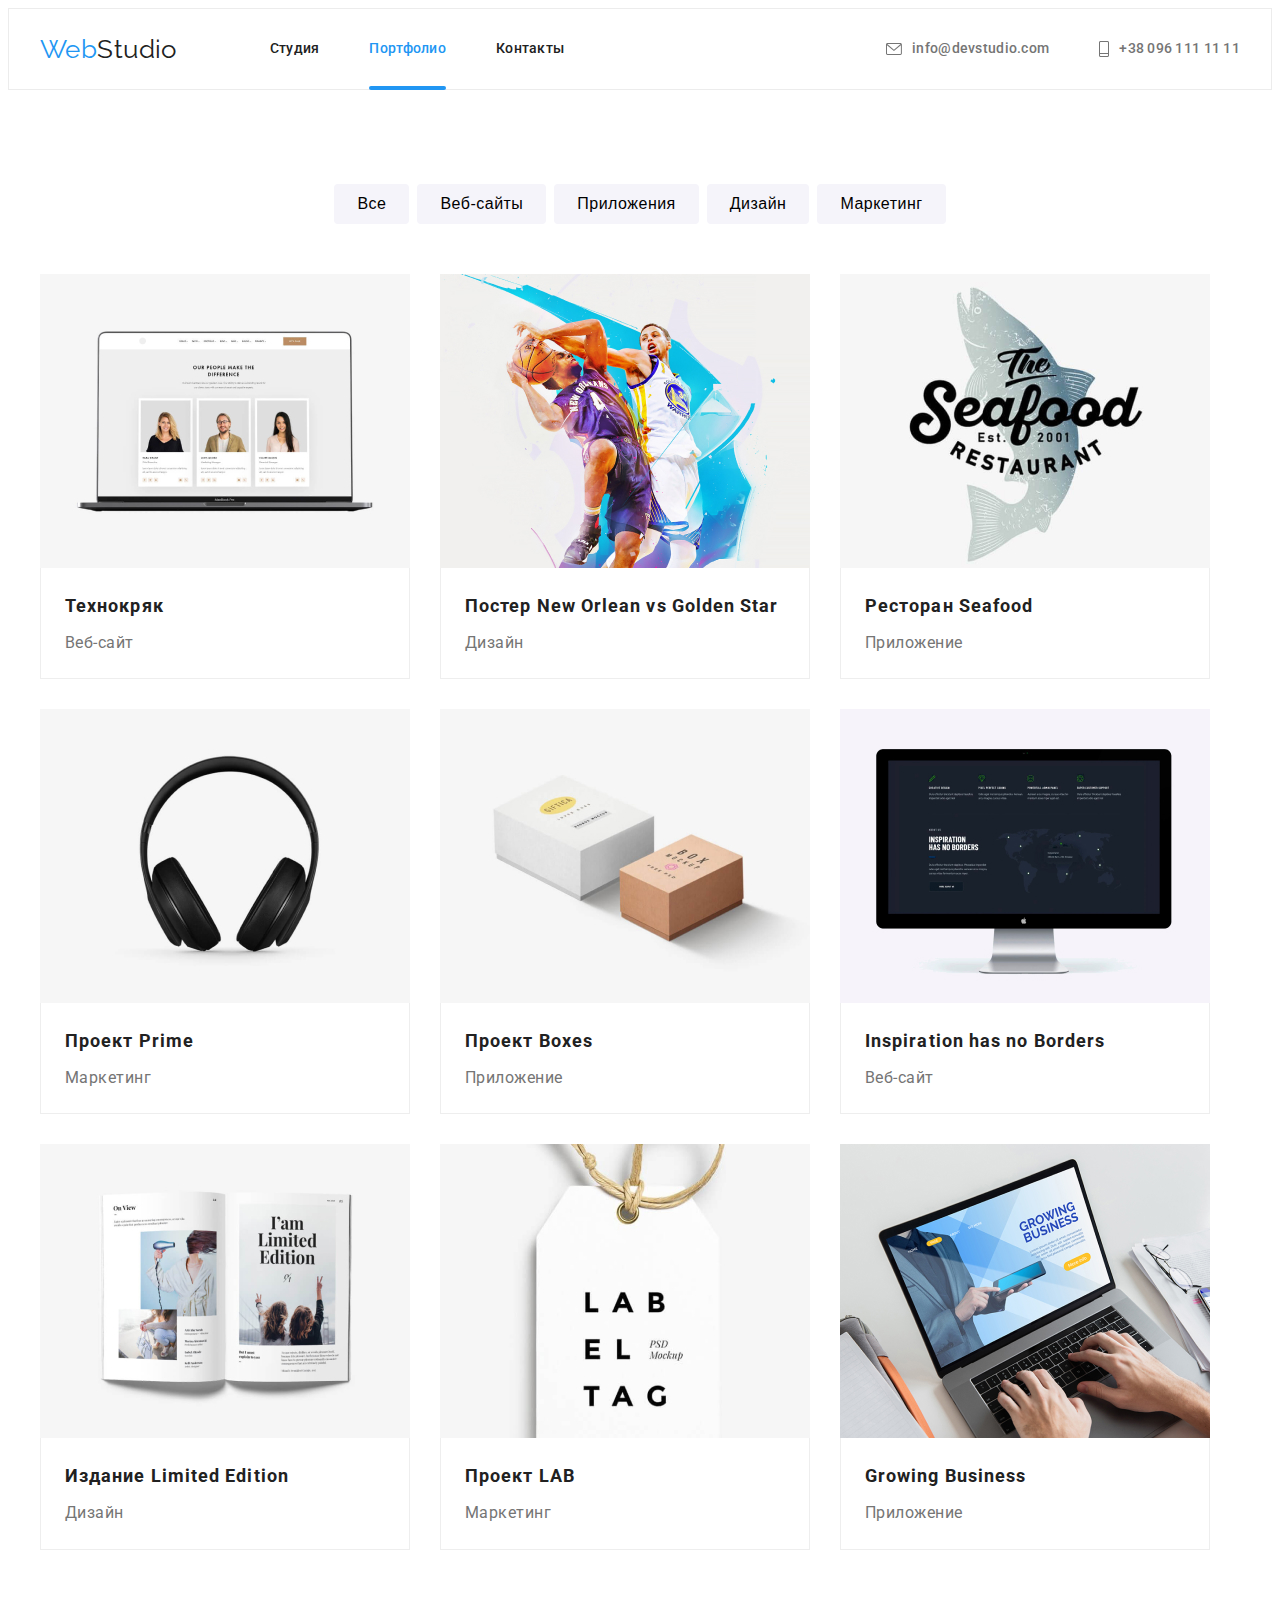
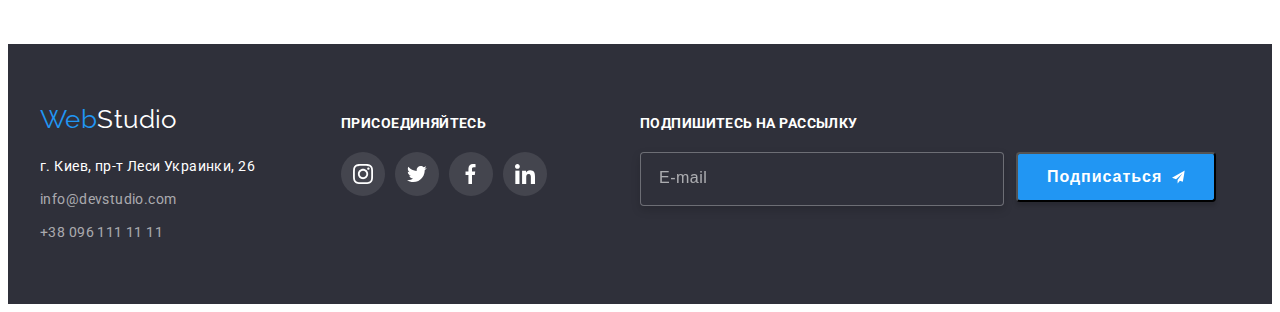
==== portfolio.html @ cdb06c86 "add 7HW" ====
<!DOCTYPE html>
<html lang="ru">

<head>
    <meta charset="UTF-8" />
    <meta name="viewport" content="width=device-width, initial-scale=1.0" />
    <title>Studio</title>
    <link rel="stylesheet" href="https://cdnjs.cloudflare.com/ajax/libs/modern-normalize/1.1.0/modern-normalize.min.css"
        integrity="sha512-wpPYUAdjBVSE4KJnH1VR1HeZfpl1ub8YT/NKx4PuQ5NmX2tKuGu6U/JRp5y+Y8XG2tV+wKQpNHVUX03MfMFn9Q=="
        crossorigin="anonymous" referrerpolicy="no-referrer" />
    <link href="https://fonts.googleapis.com/css2?family=Raleway:wght@700&family=Roboto:wght@400;500;700;900&display=swap"
        rel="stylesheet">
            <link rel="stylesheet" href="./css/style.css" />
</head>

<body>
    <!-- Шапка сайта -->
    <header>
        <div class="container nav">
            <nav class="main-nav">
                <a href="./index.html" class="logo"><span class="logo-web">Web</span>Studio</a>
                <ul class="site-nav">
                    <li class="site-nav-item"><a href="./index.html" class="site-nav-link">Студия</a></li>
                    <li class="site-nav-item"><a href="./portfolio.html" class="site-nav-link current">Портфолио</a></li>
                    <li class="site-nav-item"><a href="" class="site-nav-link">Контакты</a></li>
                </ul>
            </nav>
            <ul class="contacts-nav">
                <li class="contacts-nav-item"><a href="mailto:info@devstudio.com" class="contacts-nav-link">
                        <svg class="icon-mail" width="16" height="12">
                            <use href="./img/symbol-defs.svg#icon-mail"></use>
                        </svg>info@devstudio.com</a></li>
                <li class="contacts-nav-item"><a href="tel:+380961111111" class="contacts-nav-link">
                        <svg class="icon-tel" width="10" height="16">
                            <use href="./img/symbol-defs.svg#icon-tel"></use>
                        </svg>+38 096 111 11 11</a></li>
            </ul>
        </div>
    </header>
    <main>
        <!-- Услуги -->
        <section class="section">
            <div class="container">
                <h1 class="visually-hidden">Услуги</h1>
                <ul class="services">
                    <li class="services-item"><button type="button" class="button-services">Все</button></li>
                    <li class="services-item"><button type="button" class="button-services">Веб-сайты</button></li>
                    <li class="services-item"><button type="button" class="button-services">Приложения</button></li>
                    <li class="services-item"><button type="button" class="button-services">Дизайн</button></li>
                    <li class="services-item"><button type="button" class="button-services">Маркетинг</button></li>
                </ul>
                <!-- Проэкты -->
                <ul class="projects">
                    <li class="projects-item">
                        <a href="" class="projects-link">
                            <div class="project-overlay">
                                <img src="./img/Tehno.jpg" alt="Технокряк" width="370" />
                                <div class="projects-actions">
                                    <p class="text-actions">Технокряк это современная площадка распространения коронавируса. Компании используют эту
                                        платформу для цифрового
                                        шпионажа и атак на защищённые сервера конкурентов.</p>
                                </div>
                            </div>
                            <div class="projects-title">
                                <h2 class="projects-name">Технокряк</h2>
                                <p class="projects-service">Веб-сайт</p>
                            </div>
                        </a>
                    </li>
                    <li class="projects-item">
                        <a href="" class="projects-link">
                            <div class="project-overlay">
                                <img src="./img/New-Orlean.jpg" alt="Постер New Orlean vs Golden Star" width="370" />
                                <div class="projects-actions">
                                    <p class="text-actions">Технокряк это современная площадка распространения коронавируса. Компании используют эту
                                        платформу для цифрового
                                        шпионажа и атак на защищённые сервера конкурентов.</p>
                                </div>
                            </div>
                            <div class="projects-title">
                                <h2 class="projects-name">Постер New Orlean vs Golden Star</h2>
                                <p class="projects-service">Дизайн</p>
                            </div>
                        </a>
                    </li>
                    <li class="projects-item">
                        <a href="" class="projects-link">
                            <div class="project-overlay">
                                <img src="./img/Seafood.jpg" alt="Ресторан Seafood" width="370" />
                                <div class="projects-actions">
                                    <p class="text-actions">Технокряк это современная площадка распространения коронавируса. Компании используют эту
                                        платформу для цифрового
                                        шпионажа и атак на защищённые сервера конкурентов.</p>
                                </div>
                            </div>
                            <div class="projects-title">
                                <h2 class="projects-name">Ресторан Seafood</h2>
                                <p class="projects-service">Приложение</p>
                            </div>
                        </a>
                    </li>
                    <li class="projects-item">
                        <a href="" class="projects-link">
                            <div class="project-overlay">
                                <img src="./img/Prime.jpg" alt="Проект Prime" width="370" />
                                <div class="projects-actions">
                                    <p class="text-actions">Технокряк это современная площадка распространения коронавируса. Компании используют эту
                                        платформу для цифрового
                                        шпионажа и атак на защищённые сервера конкурентов.</p>
                                </div>
                            </div>
                            <div class="projects-title">
                                <h2 class="projects-name">Проект Prime</h2>
                                <p class="projects-service">Маркетинг</p>
                            </div>
                        </a>
                    </li>
                    <li class="projects-item">
                        <a href="" class="projects-link">
                            <div class="project-overlay">
                                <img src="./img/Boxes.jpg" alt="Проект Boxes" width="370" />
                                <div class="projects-actions">
                                    <p class="text-actions">Технокряк это современная площадка распространения коронавируса. Компании используют эту
                                        платформу для цифрового
                                        шпионажа и атак на защищённые сервера конкурентов.</p>
                                </div>
                            </div>
                            <div class="projects-title">
                                <h2 class="projects-name">Проект Boxes</h2>
                                <p class="projects-service">Приложение</p>
                            </div>
                        </a>
                    </li>
                    <li class="projects-item">
                        <a href="" class="projects-link">
                            <div class="project-overlay">
                                <img src="./img/no-Borders.jpg" alt="Inspiration has no Borders" width="370" />
                                <div class="projects-actions">
                                    <p class="text-actions">Технокряк это современная площадка распространения коронавируса. Компании используют эту
                                        платформу для цифрового
                                        шпионажа и атак на защищённые сервера конкурентов.</p>
                                </div>
                            </div>
                            <div class="projects-title">
                                <h2 class="projects-name">Inspiration has no Borders</h2>
                                <p class="projects-service">Веб-сайт</p>
                            </div>
                        </a>
                    </li>
                    <li class="projects-item">
                        <a href="" class="projects-link">
                            <div class="project-overlay">
                                <img src="./img/Limited-Edition.jpg" alt="Издание Limited Edition" width="370" />
                                <div class="projects-actions">
                                    <p class="text-actions">Технокряк это современная площадка распространения коронавируса. Компании используют эту
                                        платформу для цифрового
                                        шпионажа и атак на защищённые сервера конкурентов.</p>
                                </div>
                            </div>
                            <div class="projects-title">
                                <h2 class="projects-name">Издание Limited Edition</h2>
                                <p class="projects-service">Дизайн</p>
                            </div>
                        </a>
                    </li>
                    <li class="projects-item">
                        <a href="" class="projects-link">
                            <div class="project-overlay">
                                <img src="./img/LAB.jpg" alt="Проект LAB" width="370" />
                                <div class="projects-actions">
                                    <p class="text-actions">Технокряк это современная площадка распространения коронавируса. Компании используют эту
                                        платформу для цифрового
                                        шпионажа и атак на защищённые сервера конкурентов.</p>
                                </div>
                            </div>
                            <div class="projects-title">
                                <h2 class="projects-name">Проект LAB</h2>
                                <p class="projects-service">Маркетинг</p>
                            </div>
                        </a>
                    </li>
                    <li class="projects-item">
                        <a href="" class="projects-link">
                            <div class="project-overlay">
                                <img src="./img/GrowingBusiness.jpg" alt="Growing Business" width="370" />
                                <div class="projects-actions">
                                    <p class="text-actions">Технокряк это современная площадка распространения коронавируса. Компании используют эту
                                        платформу для цифрового
                                        шпионажа и атак на защищённые сервера конкурентов.</p>
                                </div>
                            </div>
                            <div class="projects-title">
                                <h2 class="projects-name">Growing Business</h2>
                                <p class="projects-service">Приложение</p>
                            </div>
                        </a>
                    </li>
                </ul>
            </div>
        </section>
    </main>
    <!-- Футер -->
    <footer>
        <div class="container container-footer">
            <div class="address">
                <a href="./index.html" class="logo-footer"><span class="logo-web">Web</span>Studio</a>
                <address>
                    <ul>
                        <li class="item-address"><a href="https://goo.gl/maps/Y731SHwb4K6uivzs8" target="_blank"
                                rel="noreferrer noopener" class="list-address">г. Киев, пр-т Леси Украинки, 26</a></li>
                        <li class="item-link"><a href="mailto:info@devstudio.com" class="footer-link">info@devstudio.com</a>
                        </li>
                        <li class="item-link"><a href="tel:+380961111111" class="footer-link">+38 096 111 11 11</a></li>
                    </ul>
                </address>
            </div>
            <div>
                <h3 class="add-title">Присоединяйтесь</h3>
                <ul class="icons-footer">
                    <li class="icons-add">
                        <a href="" class="add-link"><svg class="add-svg" width="20" height="20">
                                <use href="./img/symbol-defs.svg#icon-instagram"></use>
                            </svg></a>
                    </li>
                    <li class="icons-add">
                        <a href="" class="add-link"><svg class="add-svg" width="20" height="20">
                                <use href="./img/symbol-defs.svg#icon-twitter"></use>
                            </svg></a>
                    </li>
                    <li class="icons-add">
                        <a href="" class="add-link"><svg class="add-svg" width="20" height="20">
                                <use href="./img/symbol-defs.svg#icon-facebook"></use>
                            </svg></a>
                    </li>
                    <li class="icons-add">
                        <a href="" class="add-link"><svg class="add-svg" width="20" height="20">
                                <use href="./img/symbol-defs.svg#icon-linkedin"></use>
                            </svg></a>
                    </li>
                </ul>
            </div>
            <div class="send">
                <h3 class="add-title">Подпишитесь на рассылку</h3>
                <form class="form-email">
                    <label>
                        <input class="email" type="email" name="email" placeholder="E-mail" />
                    </label>
                    <button type="submit" class="button-mailing">Подписаться <svg class="send-svg" width="24" height="24">
                            <use href="./img/symbol-defs.svg#icon-send"></use>
                        </svg></button>
                </form>
            </div>
        </div>
    </footer>

</body>

</html>
---- css/style.css ----
:root {
  --primery-text-color: #757575;
  --title-text-color: #212121;
  --acent-color: #2196f3;
  --primary-white-color: #ffffff;
  --secondary-text-color: #2f303a;
  --color-footer-link: rgba(255, 255, 255, 0.6);
  --secondary-bgc: #f5f4fa;
}
body {
  color: var(--primery-text-color);
  background: var(--primary-white-color);
  font-family: Roboto, sans-serif;
  letter-spacing: 0.03em;
  font-size: 14px;
  line-height: 1.71;
}

.container {
  width: 1200px;
  padding-left: 15px;
  padding-right: 15px;
  margin-right: auto;
  margin-left: auto;
}

ul {
  list-style: none;
  padding: 0;
  margin: 0;
}
p {
  margin: 0;
}
a {
  text-decoration: none;
}
.visually-hidden {
  position: absolute;
  white-space: nowrap;
  width: 1px;
  height: 1px;
  overflow: hidden;
  border: 0;
  padding: 0;
  clip: rect(0 0 0 0);
  clip-path: inset(50%);
  margin: -1px;
}

/********NAV*********/
header {
  border: 1px solid #ececec;
}
.nav {
  display: flex;
  align-items: center;
}
.main-nav {
  display: flex;
  align-items: center;
}
.site-nav {
  display: flex;
  align-items: center;
  margin-left: 93px;
}
.contacts-nav-item:not(:last-child),
.site-nav-item:not(:last-child) {
  margin-right: 50px;
}

.site-nav-link {
  display: block;
  padding-top: 32px;
  padding-bottom: 32px;
  color: var(--title-text-color);
  font-weight: 500;
  line-height: 1.14;
  letter-spacing: 0.02em;
  text-decoration: none;

  transition-property: color;
  transition-duration: 250ms;
  transition-timing-function: cubic-bezier(0.4, 0, 0.2, 1);
}
.site-nav-link.current {
  color: var(--acent-color);
  position: relative;
}
.site-nav-link.current::after {
  content: "";
  position: absolute;
  left: 0;
  bottom: -1px;
  display: block;
  width: 100%;
  height: 4px;
  background: var(--acent-color);
  border-radius: 2px;
}

.contacts-nav {
  display: flex;
  margin-left: auto;
}
.contacts-nav-link {
  display: flex;
  align-items: center;
  color: var(--primery-text-color);
  font-weight: 500;
  line-height: 1.14;
  letter-spacing: 0.02em;
  text-decoration: none;

  transition-property: color;
  transition-duration: 250ms;
  transition-timing-function: cubic-bezier(0.4, 0, 0.2, 1);
}
.icon-tel,
.icon-mail {
  margin-right: 10px;
  fill: currentcolor;
}

.site-nav-link:hover,
.site-nav-link:focus,
.contacts-nav-link:hover,
.contacts-nav-link:focus,
.list-address:hover,
.list-address:focus,
.footer-link:hover,
.footer-link:focus {
  color: var(--acent-color);
}

/*logo*/

.logo {
  color: var(--title-text-color);
  font-family: Raleway, sans-serif;
  font-size: 26px;
  line-height: 1.19;
  text-decoration: none;
}
.logo-footer {
  color: var(--primary-white-color);
  font-family: Raleway, sans-serif;
  font-size: 26px;
  line-height: 1.19;
  text-decoration: none;
}
.logo-web {
  color: var(--acent-color);
}
/*********Hero*******/
.hero {
  background-color: var(--secondary-text-color);
  text-align: center;
  padding: 200px 0;

  max-width: 1600px;
  height: 600px;
  margin-left: auto;
  margin-right: auto;
  background-image: linear-gradient(
      to right,
      rgba(47, 48, 58, 0.4),
      rgba(47, 48, 58, 0.4)
    ),
    url("../img/Img\(7\).jpg");
  background-repeat: no-repeat;
  background-position: center;
  background-size: cover;
}
.hero-title {
  color: var(--primary-white-color);
  font-weight: 900;
  font-size: 44px;
  line-height: 1.36;
  text-align: center;
  letter-spacing: 0.06em;
  text-transform: uppercase;

  width: 696px;
  margin: 0 auto 30px;
}
.backdrop {
  opacity: 1;
  position: fixed;
  top: 0;
  left: 0;
  width: 100%;
  height: 100%;
  background: rgba(0, 0, 0, 0.2);
  z-index: 5;
  transition: opacity 250ms cubic-bezier(0.4, 0, 0.2, 1);
}
.backdrop.is-hidden {
  opacity: 0;
  pointer-events: none;
}
.modal {
  position: absolute;
  top: 50%;
  left: 50%;
  transform: translate(-50%, -50%);

  width: 528px;
  height: 581px;
  background: #ffffff;
  box-shadow: 0px 1px 3px rgba(0, 0, 0, 0.12), 0px 1px 1px rgba(0, 0, 0, 0.14),
    0px 2px 1px rgba(0, 0, 0, 0.2);
  border-radius: 4px;
  transition: transform 250ms cubic-bezier(0.4, 0, 0.2, 1);
}
.form {
  padding: 40px;
}
.form-field {
  position: relative;
  display: flex;
  flex-direction: column;
  margin-bottom: 10px;
  color: var(--title-text-color);
}
.form-input {
  height: 40px;
  border: 1px solid rgba(33, 33, 33, 0.2);
  border-radius: 4px;
  cursor: pointer;
  outline: none;
  padding-right: 10px;
  padding-left: 42px;

  transition-property: color;
  transition-duration: 250ms;
  transition-timing-function: cubic-bezier(0.4, 0, 0.2, 1);
}
.form-icon {
  position: absolute;
  top: 50%;
  left: 15px;
  fill: currentcolor;

  transition-property: color;
  transition-duration: 250ms;
  transition-timing-function: cubic-bezier(0.4, 0, 0.2, 1);
}
.textarea {
  outline: none;

  transition-property: border;
  transition-duration: 250ms;
  transition-timing-function: cubic-bezier(0.4, 0, 0.2, 1);
}
.textarea:hover,
.textarea:focus,
.form-input:hover,
.form-input:focus {
  border: 1px solid var(--acent-color);
}
.form-input:hover ~ .form-icon,
.form-input:focus ~ .form-icon {
  color: var(--acent-color);
}

.form-comment textarea {
  margin: 0;
  padding: 12px 16px;
  height: 120px;
  border: 1px solid rgba(33, 33, 33, 0.2);
  border-radius: 4px;
  cursor: pointer;
}
.form-comment textarea::placeholder {
  font-weight: 400;
  font-size: 12px;
  line-height: 1.17;
  letter-spacing: 0.01em;
  color: rgba(117, 117, 117, 0.5);
}
.form-comment {
  display: flex;
  flex-direction: column;
  margin-bottom: 20px;
}
.form-name {
  font-weight: 400;
  font-size: 12px;
  line-height: 1.17;
  letter-spacing: 0.01em;
  color: var(--primery-text-color);
  margin-right: auto;
  margin-bottom: 4px;
}
.form-check {
  display: flex;
  justify-content: center;
  align-items: center;
}
.icon-check {
  display: inline-block;
  width: 16px;
  height: 15px;
  margin-right: 7px;
  border: 2px solid var(--title-text-color);
  border-radius: 2px;
}
.checkbox {
  appearance: none;
  position: absolute;
}
.checkbox:checked + .icon-check {
  border: 1px solid var(--acent-color);
  background-color: var(--acent-color);
  background-image: url("../img/check.svg");
  background-size: contain;
  background-position: center;
  background-origin: border-box;
}
.form-contract {
  text-decoration-skip-ink: none;
  text-decoration: underline;
  font-weight: 400;
  font-size: 14px;
  line-height: 1.71;
  letter-spacing: 0.03em;
  color: var(--acent-color);
}
.title-modal {
  margin-top: 0;
  margin-bottom: 12px;
  font-weight: 700;
  font-size: 20px;
  line-height: 1.15;
  text-align: center;
  letter-spacing: 0.03em;
  color: #212121;
}
textarea {
  resize: none;
}
.form-button {
  border: transparent;
  display: flex;
  align-items: center;
  justify-content: center;
  margin: 30px auto 0;
  width: 200px;
  height: 50px;
  background: var(--acent-color);
  box-shadow: 0px 4px 4px rgba(0, 0, 0, 0.15);
  border-radius: 4px;
  font-weight: 700;
  font-size: 16px;
  line-height: 1.88;
  color: var(--primary-white-color);
  cursor: pointer;
}

.button-close {
  position: absolute;
  display: flex;
  align-items: center;
  justify-content: center;
  top: 8px;
  right: 8px;
  width: 30px;
  height: 30px;
  color: #000000;
  background: #ffffff;
  border: 1px solid rgba(0, 0, 0, 0.1);
  border-radius: 50%;
  cursor: pointer;

  transition-property: color;
  transition-duration: 250ms;
  transition-timing-function: cubic-bezier(0.4, 0, 0.2, 1);
}
.button-close:hover,
.button-close:focus {
  color: var(--acent-color);
}
.icon-Vector {
  fill: currentColor;
}
/*button*/

.button {
  color: var(--title-text-color);
  background-color: var(--primary-white-color);
}
.hero-button {
  border: transparent;
  color: var(--primary-white-color);
  background-color: var(--acent-color);
  text-decoration: none;
  font-weight: 700;
  font-size: 16px;
  line-height: 1.9;
  letter-spacing: 0.06em;

  text-align: center;
  display: inline-block;
  padding: 10px 32px;
  min-width: 200px;
  border-radius: 4px;
  cursor: pointer;
}
/*section*/

.section-title {
  color: var(--title-text-color);
  font-weight: 700;
  font-size: 36px;
  line-height: 1.17;
  text-align: center;
  letter-spacing: 0.03em;

  margin-top: 0;
  margin-bottom: 50px;
}
.section {
  padding-top: 94px;
  padding-bottom: 94px;
}
.section.no-padding-top {
  padding-top: 0;
}

/******feature******/
.feature {
  display: flex;
}
.feature-item:not(:last-child) {
  margin-right: 30px;
}
.feature-item {
  width: 270px;
}

.feature p {
  margin-top: 0;
  margin-bottom: 0;
}
.feature-title {
  color: var(--title-text-color);
  font-weight: 700;
  font-size: 14px;
  line-height: 1.14;
  letter-spacing: 0.03em;
  text-transform: uppercase;

  margin-top: 0;
  margin-bottom: 10px;
}
.astronaut,
.diagram,
.clock,
.antenna {
  display: flex;
  align-items: center;
  justify-content: center;
  width: 270px;
  height: 120px;
  background-color: #f5f4fa;
  border-radius: 4px;
  margin-bottom: 30px;
}
.icon-astronaut,
.icon-diagram,
.icon-clock,
.icon-antenna {
  width: 70px;
  height: 70px;
}
/******work********/

.work-list {
  display: flex;
}
.work-item {
  position: relative;
}

.work-item:not(:last-child) {
  margin-right: 30px;
}
.work-name {
  display: flex;
  align-items: center;
  justify-content: center;
  position: absolute;
  bottom: 0;
  left: 0;
  width: 100%;
  height: 70px;
  background: rgba(47, 48, 58, 0.8);
}
.work-text {
  font-weight: 700;
  font-size: 14px;
  line-height: 1.14;
  letter-spacing: 0.03em;
  text-transform: uppercase;
  color: var(--primary-white-color);
}
img {
  display: block;
  max-width: 100%;
  height: auto;
}
/*******team*******/
.team-title {
  color: var(--title-text-color);
  font-weight: 500;
  font-size: 16px;
  line-height: 1.19;
  letter-spacing: 0.03em;
  margin-top: 0;
  margin-bottom: 10px;
}
.team-section {
  background-color: var(--secondary-bgc);
}

.team-text {
  font-size: 16px;
  line-height: 1.19;
  letter-spacing: 0.03em;
}
.team {
  display: flex;
}

.team-item {
  background-color: var(--primary-white-color);
  box-shadow: 0px 1px 3px rgba(0, 0, 0, 0.12), 0px 1px 1px rgba(0, 0, 0, 0.14),
    0px 2px 1px rgba(0, 0, 0, 0.2);
  border-radius: 0px 0px 4px 4px;
}
.team-item:not(:last-child) {
  margin-right: 30px;
}

.team-name {
  text-align: center;
  padding-top: 30px;
  padding-bottom: 30px;
}
.icons {
  display: flex;
  justify-content: center;
  margin-top: 16px;
}
.icons-item:not(:last-child) {
  margin-right: 10px;
}
.icons-item {
  width: 44px;
  height: 44px;
}
.icon-link {
  color: #afb1b8;
  display: flex;
  width: 100%;
  height: 100%;
  align-items: center;
  justify-content: center;
  border-radius: 50%;

  transition-property: color, background-color;
  transition-duration: 250ms, 250ms;
  transition-timing-function: cubic-bezier(0.4, 0, 0.2, 1),
    cubic-bezier(0.4, 0, 0.2, 1);
}
.icon-svg {
  fill: currentColor;
}
.icon-link:hover,
.icon-link:focus {
  background-color: var(--acent-color);
  color: var(--primary-white-color);
}
.icon-svg:hover,
.icon-svg:focus {
  fill: currentColor;
}
/********clients********/
.clients {
  display: flex;
}
.clients-item {
  width: 170px;
  height: 92px;
}
.clients-item:not(:last-child) {
  margin-right: 30px;
}

.client-company {
  color: #afb1b8;
  display: flex;
  border: 1px solid #afb1b8;
  border-radius: 4px;
  width: 100%;
  height: 100%;
  align-items: center;
  justify-content: center;

  transition-property: color, border;
  transition-duration: 250ms, 250ms;
  transition-timing-function: cubic-bezier(0.4, 0, 0.2, 1),
    cubic-bezier(0.4, 0, 0.2, 1);
}
.client {
  fill: currentColor;
}
.client-company:hover,
.client-company:focus {
  color: var(--acent-color);
  border: 1px solid var(--acent-color);
}
/*******footer*******/
.list-address {
  color: var(--primary-white-color);
  text-decoration: none;
  font-style: normal;

  transition-property: color;
  transition-duration: 250ms;
  transition-timing-function: cubic-bezier(0.4, 0, 0.2, 1);
}
.logo-footer {
  display: inline-block;
  margin-bottom: 20px;
}
.footer-link {
  color: var(--color-footer-link);
  text-decoration: none;
  font-style: normal;

  transition-property: color;
  transition-duration: 250ms;
  transition-timing-function: cubic-bezier(0.4, 0, 0.2, 1);
}
.item-link {
  margin-top: 9px;
}
.address {
  margin-right: 70px;
  width: 231px;
}
footer {
  background-color: var(--secondary-text-color);
  padding-top: 60px;
  padding-bottom: 60px;
}
/*******************ADD**********/
.container-footer {
  display: flex;
  align-items: baseline;
}
.add-title {
  margin-top: 0;
  font-weight: 700;
  font-size: 14px;
  line-height: 1.14;
  letter-spacing: 0.03em;
  text-transform: uppercase;
  color: #ffffff;
  margin-bottom: 20px;
}
.icons-footer {
  display: flex;
  width: 206px;
}

.icons-add {
  width: 44px;
  height: 44px;
}
.icons-add:not(:last-child) {
  margin-right: 10px;
}
.add-link:hover,
.add-link:focus {
  background-color: var(--acent-color);
}
.add-link {
  color: var(--primary-white-color);
  display: flex;
  width: 100%;
  height: 100%;
  align-items: center;
  justify-content: center;
  background: rgba(255, 255, 255, 0.1);
  border-radius: 50%;

  transition-property: background-color;
  transition-duration: 250ms;
  transition-timing-function: cubic-bezier(0.4, 0, 0.2, 1);
}
.add-svg {
  fill: currentColor;
}

/******send*****/
.send {
  margin-left: 93px;
}
.form-email {
  display: flex;
}
.form-email input {
  width: 358px;
  height: 50px;
  background-color: var(--secondary-text-color);
  border: 1px solid rgba(255, 255, 255, 0.3);
  filter: drop-shadow(0px 4px 4px rgba(0, 0, 0, 0.15));
  border-radius: 4px;
}
.form-email input::placeholder {
  font-weight: 400;
  font-size: 16px;
  line-height: 1.25;
  padding-left: 16px;
  display: flex;
  align-items: center;
  letter-spacing: 0.03em;
  color: rgba(255, 255, 255, 0.6);
}
.button-mailing {
  margin-left: 12px;
  width: 200px;
  height: 50px;
  padding: 10px 29px;
  background: var(--acent-color);
  box-shadow: 0px 4px 4px rgba(0, 0, 0, 0.15);
  border-radius: 4px;
  font-weight: bold;
  font-size: 16px;
  line-height: 1.88;
  display: flex;
  align-items: center;
  justify-content: center;
  letter-spacing: 0.06em;
  color: #ffffff;
}
.send-svg {
  margin-left: 10px;
}
/******portfolio******/
.projects {
  display: flex;
  flex-wrap: wrap;
}

.projects-item {
  width: 370px;
  margin-right: 30px;
  margin-bottom: 30px;
}
.projects-item:nth-child(n + 7) {
  margin-bottom: 0;
}
.projects-item:nth-child(3n) {
  margin-right: 0;
}
.project-overlay {
  position: relative;
  overflow: hidden;
}
.projects-actions {
  display: inline-block;
  position: absolute;
  top: 0;
  left: 0;
  width: 100%;
  height: 100%;
  background-color: rgba(33, 150, 243, 0.9);

  transform: translateY(100%);
  transition: transform 250ms cubic-bezier(0.4, 0, 0.2, 1);
}

.text-actions {
  position: absolute;
  display: flex;
  top: 50%;
  left: 50%;
  transform: translate(-50%, -50%);

  width: 322px;
  height: 168px;
  font-size: 18px;
  line-height: 1.56;
  letter-spacing: 0.03em;
  color: var(--primary-white-color);
}
.projects-link:hover .projects-actions,
.projects-link:focus .projects-actions {
  transform: translateY(0);
}

.projects-link {
  display: block;
}
.projects-link:focus,
.projects-link:hover {
  box-shadow: 0px 1px 1px rgba(0, 0, 0, 0.12), 0px 4px 4px rgba(0, 0, 0, 0.06),
    1px 4px 6px rgba(0, 0, 0, 0.16);
}
.projects-title {
  padding: 20px 24px;
  border-bottom: 1px solid #eeeeee;
  border-right: 1px solid #eeeeee;
  border-left: 1px solid #eeeeee;
}
.projects-name {
  color: var(--title-text-color);
  font-weight: 700;
  font-size: 18px;
  line-height: 2;
  letter-spacing: 0.06em;
  margin-top: 0;
  margin-bottom: 4px;
}

.projects-service {
  color: var(--primery-text-color);
  font-size: 16px;
  line-height: 1.9;
  margin-top: 0;
  letter-spacing: 0.03em;
}
.services {
  margin-bottom: 50px;
  display: flex;
  justify-content: center;
}

.services-item:not(:last-child) {
  margin-right: 8px;
}
.button-services {
  text-decoration: none;
  font-weight: 500;
  font-size: 16px;
  line-height: 1.6;
  background: #f5f4fa;
  letter-spacing: 0.03em;

  display: inline-block;
  padding: 6px 22px;
  text-align: center;
  border-radius: 4px;
  border: 1px solid transparent;

  transition-property: color, background-color, box-shadow, cursor;
  transition-duration: 250ms, 250ms, 250ms, 250ms;
  transition-timing-function: cubic-bezier(0.4, 0, 0.2, 1),
    cubic-bezier(0.4, 0, 0.2, 1), cubic-bezier(0.4, 0, 0.2, 1),
    cubic-bezier(0.4, 0, 0.2, 1);
}

.button-services:hover,
.button-services:focus {
  color: var(--primary-white-color);
  background-color: var(--acent-color);
  box-shadow: 0px 3px 1px rgba(0, 0, 0, 0.1), 0px 1px 2px rgba(0, 0, 0, 0.08),
    0px 2px 2px rgba(0, 0, 0, 0.12);
  cursor: pointer;
}
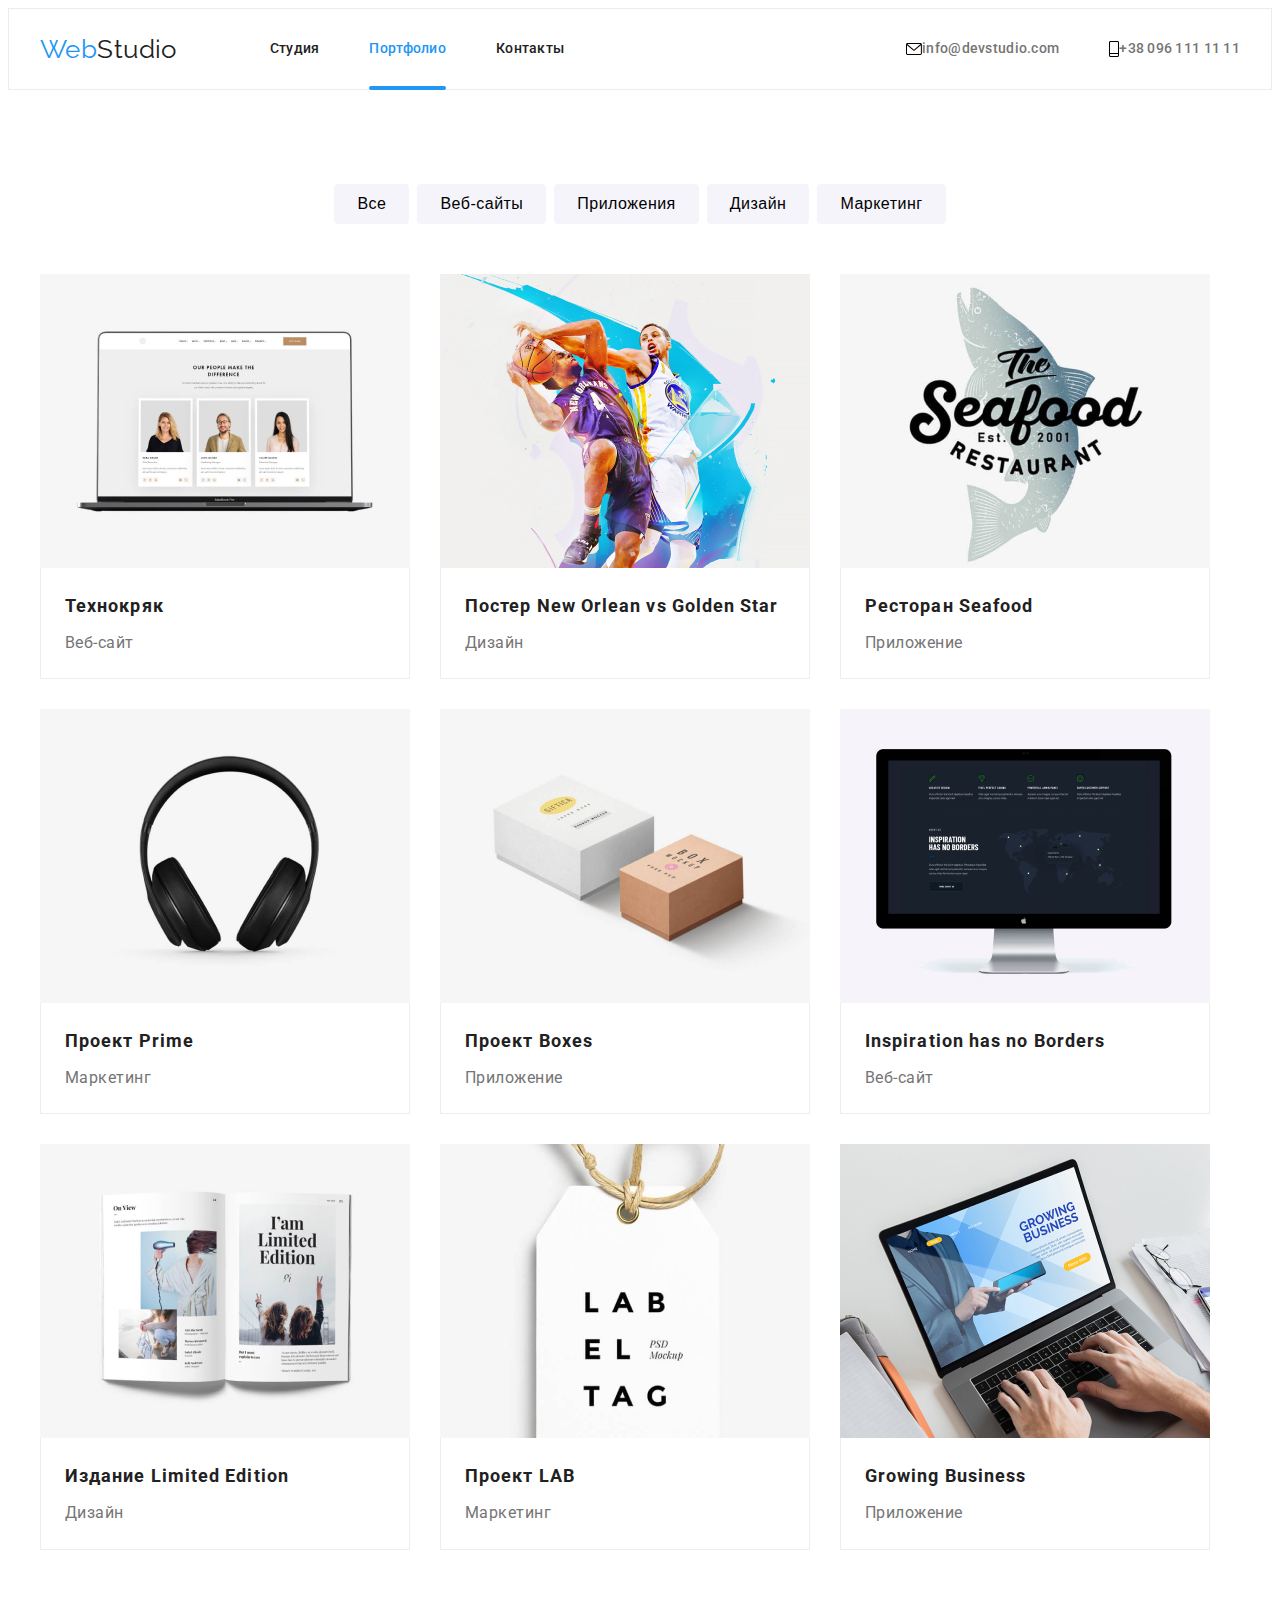
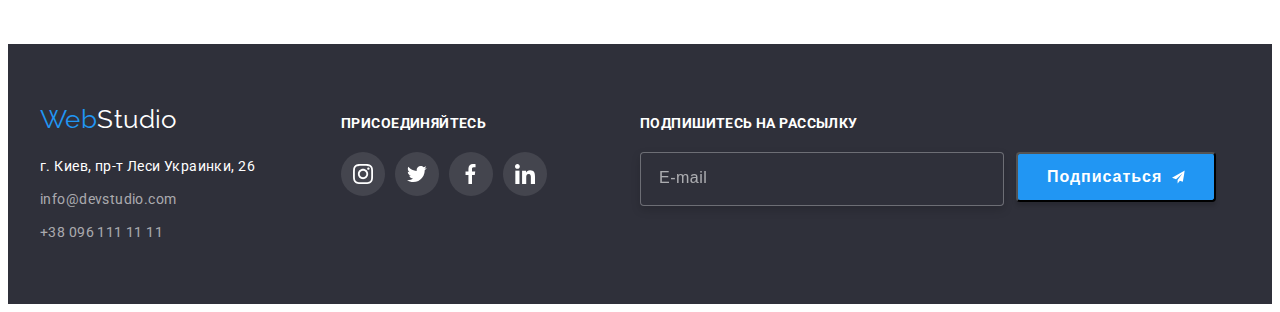
==== commit af56f8ff: "сorrect HW" ====
--- a/portfolio.html
+++ b/portfolio.html
@@ -10,27 +10,27 @@
         crossorigin="anonymous" referrerpolicy="no-referrer" />
     <link href="https://fonts.googleapis.com/css2?family=Raleway:wght@700&family=Roboto:wght@400;500;700;900&display=swap"
         rel="stylesheet">
-            <link rel="stylesheet" href="./css/style.css" />
+            <link rel="stylesheet" href="./css/main.min.css" />
 </head>
 
 <body>
     <!-- Шапка сайта -->
-    <header>
-        <div class="container nav">
-            <nav class="main-nav">
-                <a href="./index.html" class="logo"><span class="logo-web">Web</span>Studio</a>
+    <header class="header">
+        <div class="container header__container">
+            <nav class="nav">
+                <a href="./index.html" class="logo"><span class="logo__web">Web</span>Studio</a>
                 <ul class="site-nav">
-                    <li class="site-nav-item"><a href="./index.html" class="site-nav-link">Студия</a></li>
-                    <li class="site-nav-item"><a href="./portfolio.html" class="site-nav-link current">Портфолио</a></li>
-                    <li class="site-nav-item"><a href="" class="site-nav-link">Контакты</a></li>
+                    <li class="site-nav__item"><a href="./index.html" class="site-nav__link">Студия</a></li>
+                    <li class="site-nav__item"><a href="./portfolio.html" class="site-nav__link site-nav__link--current">Портфолио</a></li>
+                    <li class="site-nav__item"><a href="" class="site-nav__link">Контакты</a></li>
                 </ul>
             </nav>
             <ul class="contacts-nav">
-                <li class="contacts-nav-item"><a href="mailto:info@devstudio.com" class="contacts-nav-link">
+                <li class="contacts-nav__item"><a href="mailto:info@devstudio.com" class="contacts-nav__link">
                         <svg class="icon-mail" width="16" height="12">
                             <use href="./img/symbol-defs.svg#icon-mail"></use>
                         </svg>info@devstudio.com</a></li>
-                <li class="contacts-nav-item"><a href="tel:+380961111111" class="contacts-nav-link">
+                <li class="contacts-nav__item"><a href="tel:+380961111111" class="contacts-nav__link">
                         <svg class="icon-tel" width="10" height="16">
                             <use href="./img/symbol-defs.svg#icon-tel"></use>
                         </svg>+38 096 111 11 11</a></li>
@@ -43,155 +43,155 @@
             <div class="container">
                 <h1 class="visually-hidden">Услуги</h1>
                 <ul class="services">
-                    <li class="services-item"><button type="button" class="button-services">Все</button></li>
-                    <li class="services-item"><button type="button" class="button-services">Веб-сайты</button></li>
-                    <li class="services-item"><button type="button" class="button-services">Приложения</button></li>
-                    <li class="services-item"><button type="button" class="button-services">Дизайн</button></li>
-                    <li class="services-item"><button type="button" class="button-services">Маркетинг</button></li>
+                    <li class="services__item"><button type="button" class="services__button">Все</button></li>
+                    <li class="services__item"><button type="button" class="services__button">Веб-сайты</button></li>
+                    <li class="services__item"><button type="button" class="services__button">Приложения</button></li>
+                    <li class="services__item"><button type="button" class="services__button">Дизайн</button></li>
+                    <li class="services__item"><button type="button" class="services__button">Маркетинг</button></li>
                 </ul>
                 <!-- Проэкты -->
                 <ul class="projects">
-                    <li class="projects-item">
-                        <a href="" class="projects-link">
-                            <div class="project-overlay">
+                    <li class="projects__item">
+                        <a href="" class="projects__link">
+                            <div class="project__overlay">
                                 <img src="./img/Tehno.jpg" alt="Технокряк" width="370" />
-                                <div class="projects-actions">
-                                    <p class="text-actions">Технокряк это современная площадка распространения коронавируса. Компании используют эту
-                                        платформу для цифрового
-                                        шпионажа и атак на защищённые сервера конкурентов.</p>
-                                </div>
-                            </div>
-                            <div class="projects-title">
-                                <h2 class="projects-name">Технокряк</h2>
-                                <p class="projects-service">Веб-сайт</p>
-                            </div>
-                        </a>
-                    </li>
-                    <li class="projects-item">
-                        <a href="" class="projects-link">
-                            <div class="project-overlay">
+                                <div class="projects__actions">
+                                    <p class="project__text">Технокряк это современная площадка распространения коронавируса. Компании используют эту
+                                        платформу для цифрового
+                                        шпионажа и атак на защищённые сервера конкурентов.</p>
+                                </div>
+                            </div>
+                            <div class="projects__title">
+                                <h2 class="projects__name">Технокряк</h2>
+                                <p class="projects__service">Веб-сайт</p>
+                            </div>
+                        </a>
+                    </li>
+                    <li class="projects__item">
+                        <a href="" class="projects__link">
+                            <div class="project__overlay">
                                 <img src="./img/New-Orlean.jpg" alt="Постер New Orlean vs Golden Star" width="370" />
-                                <div class="projects-actions">
-                                    <p class="text-actions">Технокряк это современная площадка распространения коронавируса. Компании используют эту
-                                        платформу для цифрового
-                                        шпионажа и атак на защищённые сервера конкурентов.</p>
-                                </div>
-                            </div>
-                            <div class="projects-title">
-                                <h2 class="projects-name">Постер New Orlean vs Golden Star</h2>
-                                <p class="projects-service">Дизайн</p>
-                            </div>
-                        </a>
-                    </li>
-                    <li class="projects-item">
-                        <a href="" class="projects-link">
-                            <div class="project-overlay">
+                                <div class="projects__actions">
+                                    <p class="project__text">Технокряк это современная площадка распространения коронавируса. Компании используют эту
+                                        платформу для цифрового
+                                        шпионажа и атак на защищённые сервера конкурентов.</p>
+                                </div>
+                            </div>
+                            <div class="projects__title">
+                                <h2 class="projects__name">Постер New Orlean vs Golden Star</h2>
+                                <p class="projects__service">Дизайн</p>
+                            </div>
+                        </a>
+                    </li>
+                    <li class="projects__item">
+                        <a href="" class="projects__link">
+                            <div class="project__overlay">
                                 <img src="./img/Seafood.jpg" alt="Ресторан Seafood" width="370" />
-                                <div class="projects-actions">
-                                    <p class="text-actions">Технокряк это современная площадка распространения коронавируса. Компании используют эту
-                                        платформу для цифрового
-                                        шпионажа и атак на защищённые сервера конкурентов.</p>
-                                </div>
-                            </div>
-                            <div class="projects-title">
-                                <h2 class="projects-name">Ресторан Seafood</h2>
-                                <p class="projects-service">Приложение</p>
-                            </div>
-                        </a>
-                    </li>
-                    <li class="projects-item">
-                        <a href="" class="projects-link">
-                            <div class="project-overlay">
+                                <div class="projects__actions">
+                                    <p class="project__text">Технокряк это современная площадка распространения коронавируса. Компании используют эту
+                                        платформу для цифрового
+                                        шпионажа и атак на защищённые сервера конкурентов.</p>
+                                </div>
+                            </div>
+                            <div class="projects__title">
+                                <h2 class="projects__name">Ресторан Seafood</h2>
+                                <p class="projects__service">Приложение</p>
+                            </div>
+                        </a>
+                    </li>
+                    <li class="projects__item">
+                        <a href="" class="projects__link">
+                            <div class="project__overlay">
                                 <img src="./img/Prime.jpg" alt="Проект Prime" width="370" />
-                                <div class="projects-actions">
-                                    <p class="text-actions">Технокряк это современная площадка распространения коронавируса. Компании используют эту
-                                        платформу для цифрового
-                                        шпионажа и атак на защищённые сервера конкурентов.</p>
-                                </div>
-                            </div>
-                            <div class="projects-title">
-                                <h2 class="projects-name">Проект Prime</h2>
-                                <p class="projects-service">Маркетинг</p>
-                            </div>
-                        </a>
-                    </li>
-                    <li class="projects-item">
-                        <a href="" class="projects-link">
-                            <div class="project-overlay">
+                                <div class="projects__actions">
+                                    <p class="project__text">Технокряк это современная площадка распространения коронавируса. Компании используют эту
+                                        платформу для цифрового
+                                        шпионажа и атак на защищённые сервера конкурентов.</p>
+                                </div>
+                            </div>
+                            <div class="projects__title">
+                                <h2 class="projects__name">Проект Prime</h2>
+                                <p class="projects__service">Маркетинг</p>
+                            </div>
+                        </a>
+                    </li>
+                    <li class="projects__item">
+                        <a href="" class="projects__link">
+                            <div class="project__overlay">
                                 <img src="./img/Boxes.jpg" alt="Проект Boxes" width="370" />
-                                <div class="projects-actions">
-                                    <p class="text-actions">Технокряк это современная площадка распространения коронавируса. Компании используют эту
-                                        платформу для цифрового
-                                        шпионажа и атак на защищённые сервера конкурентов.</p>
-                                </div>
-                            </div>
-                            <div class="projects-title">
-                                <h2 class="projects-name">Проект Boxes</h2>
-                                <p class="projects-service">Приложение</p>
-                            </div>
-                        </a>
-                    </li>
-                    <li class="projects-item">
-                        <a href="" class="projects-link">
-                            <div class="project-overlay">
+                                <div class="projects__actions">
+                                    <p class="project__text">Технокряк это современная площадка распространения коронавируса. Компании используют эту
+                                        платформу для цифрового
+                                        шпионажа и атак на защищённые сервера конкурентов.</p>
+                                </div>
+                            </div>
+                            <div class="projects__title">
+                                <h2 class="projects__name">Проект Boxes</h2>
+                                <p class="projects__service">Приложение</p>
+                            </div>
+                        </a>
+                    </li>
+                    <li class="projects__item">
+                        <a href="" class="projects__link">
+                            <div class="project__overlay">
                                 <img src="./img/no-Borders.jpg" alt="Inspiration has no Borders" width="370" />
-                                <div class="projects-actions">
-                                    <p class="text-actions">Технокряк это современная площадка распространения коронавируса. Компании используют эту
-                                        платформу для цифрового
-                                        шпионажа и атак на защищённые сервера конкурентов.</p>
-                                </div>
-                            </div>
-                            <div class="projects-title">
-                                <h2 class="projects-name">Inspiration has no Borders</h2>
-                                <p class="projects-service">Веб-сайт</p>
-                            </div>
-                        </a>
-                    </li>
-                    <li class="projects-item">
-                        <a href="" class="projects-link">
-                            <div class="project-overlay">
+                                <div class="projects__actions">
+                                    <p class="project__text">Технокряк это современная площадка распространения коронавируса. Компании используют эту
+                                        платформу для цифрового
+                                        шпионажа и атак на защищённые сервера конкурентов.</p>
+                                </div>
+                            </div>
+                            <div class="projects__title">
+                                <h2 class="projects__name">Inspiration has no Borders</h2>
+                                <p class="projects__service">Веб-сайт</p>
+                            </div>
+                        </a>
+                    </li>
+                    <li class="projects__item">
+                        <a href="" class="projects__link">
+                            <div class="project__overlay">
                                 <img src="./img/Limited-Edition.jpg" alt="Издание Limited Edition" width="370" />
-                                <div class="projects-actions">
-                                    <p class="text-actions">Технокряк это современная площадка распространения коронавируса. Компании используют эту
-                                        платформу для цифрового
-                                        шпионажа и атак на защищённые сервера конкурентов.</p>
-                                </div>
-                            </div>
-                            <div class="projects-title">
-                                <h2 class="projects-name">Издание Limited Edition</h2>
-                                <p class="projects-service">Дизайн</p>
-                            </div>
-                        </a>
-                    </li>
-                    <li class="projects-item">
-                        <a href="" class="projects-link">
-                            <div class="project-overlay">
+                                <div class="projects__actions">
+                                    <p class="project__text">Технокряк это современная площадка распространения коронавируса. Компании используют эту
+                                        платформу для цифрового
+                                        шпионажа и атак на защищённые сервера конкурентов.</p>
+                                </div>
+                            </div>
+                            <div class="projects__title">
+                                <h2 class="projects__name">Издание Limited Edition</h2>
+                                <p class="projects__service">Дизайн</p>
+                            </div>
+                        </a>
+                    </li>
+                    <li class="projects__item">
+                        <a href="" class="projects__link">
+                            <div class="project__overlay">
                                 <img src="./img/LAB.jpg" alt="Проект LAB" width="370" />
-                                <div class="projects-actions">
-                                    <p class="text-actions">Технокряк это современная площадка распространения коронавируса. Компании используют эту
-                                        платформу для цифрового
-                                        шпионажа и атак на защищённые сервера конкурентов.</p>
-                                </div>
-                            </div>
-                            <div class="projects-title">
-                                <h2 class="projects-name">Проект LAB</h2>
-                                <p class="projects-service">Маркетинг</p>
-                            </div>
-                        </a>
-                    </li>
-                    <li class="projects-item">
-                        <a href="" class="projects-link">
-                            <div class="project-overlay">
+                                <div class="projects__actions">
+                                    <p class="project__text">Технокряк это современная площадка распространения коронавируса. Компании используют эту
+                                        платформу для цифрового
+                                        шпионажа и атак на защищённые сервера конкурентов.</p>
+                                </div>
+                            </div>
+                            <div class="projects__title">
+                                <h2 class="projects__name">Проект LAB</h2>
+                                <p class="projects__service">Маркетинг</p>
+                            </div>
+                        </a>
+                    </li>
+                    <li class="projects__item">
+                        <a href="" class="projects__link">
+                            <div class="project__overlay">
                                 <img src="./img/GrowingBusiness.jpg" alt="Growing Business" width="370" />
-                                <div class="projects-actions">
-                                    <p class="text-actions">Технокряк это современная площадка распространения коронавируса. Компании используют эту
-                                        платформу для цифрового
-                                        шпионажа и атак на защищённые сервера конкурентов.</p>
-                                </div>
-                            </div>
-                            <div class="projects-title">
-                                <h2 class="projects-name">Growing Business</h2>
-                                <p class="projects-service">Приложение</p>
+                                <div class="projects__actions">
+                                    <p class="project__text">Технокряк это современная площадка распространения коронавируса. Компании используют эту
+                                        платформу для цифрового
+                                        шпионажа и атак на защищённые сервера конкурентов.</p>
+                                </div>
+                            </div>
+                            <div class="projects__title">
+                                <h2 class="projects__name">Growing Business</h2>
+                                <p class="projects__service">Приложение</p>
                             </div>
                         </a>
                     </li>
@@ -201,51 +201,51 @@
     </main>
     <!-- Футер -->
     <footer>
-        <div class="container container-footer">
+        <div class="container footer__container">
             <div class="address">
-                <a href="./index.html" class="logo-footer"><span class="logo-web">Web</span>Studio</a>
+                <a href="./index.html" class="logo__footer"><span class="logo__web">Web</span>Studio</a>
                 <address>
                     <ul>
-                        <li class="item-address"><a href="https://goo.gl/maps/Y731SHwb4K6uivzs8" target="_blank"
-                                rel="noreferrer noopener" class="list-address">г. Киев, пр-т Леси Украинки, 26</a></li>
-                        <li class="item-link"><a href="mailto:info@devstudio.com" class="footer-link">info@devstudio.com</a>
+                        <li><a href="https://goo.gl/maps/Y731SHwb4K6uivzs8" target="_blank"
+                                rel="noreferrer noopener" class="address__map">г. Киев, пр-т Леси Украинки, 26</a></li>
+                        <li class="address__item"><a href="mailto:info@devstudio.com" class="address__link">info@devstudio.com</a>
                         </li>
-                        <li class="item-link"><a href="tel:+380961111111" class="footer-link">+38 096 111 11 11</a></li>
+                        <li class="address__item"><a href="tel:+380961111111" class="address__link">+38 096 111 11 11</a></li>
                     </ul>
                 </address>
             </div>
             <div>
-                <h3 class="add-title">Присоединяйтесь</h3>
-                <ul class="icons-footer">
-                    <li class="icons-add">
-                        <a href="" class="add-link"><svg class="add-svg" width="20" height="20">
+                <h3 class="footer__title">Присоединяйтесь</h3>
+                <ul class="join__set">
+                    <li class="join__item">
+                        <a href="" class="join__link"><svg class="join__svg" width="20" height="20">
                                 <use href="./img/symbol-defs.svg#icon-instagram"></use>
                             </svg></a>
                     </li>
-                    <li class="icons-add">
-                        <a href="" class="add-link"><svg class="add-svg" width="20" height="20">
+                    <li class="join__item">
+                        <a href="" class="join__link"><svg class="join__svg" width="20" height="20">
                                 <use href="./img/symbol-defs.svg#icon-twitter"></use>
                             </svg></a>
                     </li>
-                    <li class="icons-add">
-                        <a href="" class="add-link"><svg class="add-svg" width="20" height="20">
+                    <li class="join__item">
+                        <a href="" class="join__link"><svg class="join__svg" width="20" height="20">
                                 <use href="./img/symbol-defs.svg#icon-facebook"></use>
                             </svg></a>
                     </li>
-                    <li class="icons-add">
-                        <a href="" class="add-link"><svg class="add-svg" width="20" height="20">
+                    <li class="join__item">
+                        <a href="" class="join__link"><svg class="join__svg" width="20" height="20">
                                 <use href="./img/symbol-defs.svg#icon-linkedin"></use>
                             </svg></a>
                     </li>
                 </ul>
             </div>
-            <div class="send">
-                <h3 class="add-title">Подпишитесь на рассылку</h3>
-                <form class="form-email">
+            <div class="subscription">
+                <h3 class="footer__title">Подпишитесь на рассылку</h3>
+                <form class="subscription__form">
                     <label>
-                        <input class="email" type="email" name="email" placeholder="E-mail" />
+                        <input type="email" name="email" placeholder="E-mail" />
                     </label>
-                    <button type="submit" class="button-mailing">Подписаться <svg class="send-svg" width="24" height="24">
+                    <button type="submit" class="subscription__button">Подписаться <svg class="subscription__svg" width="24" height="24">
                             <use href="./img/symbol-defs.svg#icon-send"></use>
                         </svg></button>
                 </form>
--- a/css/main.min.css
+++ b/css/main.min.css
@@ -0,0 +1,2 @@
+body{color:#757575;background:#fff;font-family:Roboto, sans-serif;letter-spacing:0.03em;font-size:14px;line-height:1.71}.container{width:1200px;padding-left:15px;padding-right:15px;margin-right:auto;margin-left:auto}.section{padding-top:94px;padding-bottom:94px}.section__title{color:var(--title-text-color);font-weight:700;font-size:36px;line-height:1.17;text-align:center;letter-spacing:0.03em;margin-top:0;margin-bottom:50px}.section--no-padding-top{padding-top:0}.visually-hidden{position:absolute;white-space:nowrap;width:1px;height:1px;overflow:hidden;border:0;padding:0;clip:rect(0 0 0 0);clip-path:inset(50%);margin:-1px}ul{list-style:none;padding:0;margin:0}p{margin:0}a{text-decoration:none}img{display:block;max-width:100%;height:auto}.backdrop{opacity:1;position:fixed;top:0;left:0;width:100%;height:100%;background:rgba(0,0,0,0.2);z-index:5;transition:opacity 250ms cubic-bezier(0.4, 0, 0.2, 1)}.backdrop.is-hidden{opacity:0;pointer-events:none}.modal{position:absolute;top:50%;left:50%;transform:translate(-50%, -50%);width:528px;height:581px;background:#ffffff;box-shadow:0px 1px 3px rgba(0,0,0,0.12),0px 1px 1px rgba(0,0,0,0.14),0px 2px 1px rgba(0,0,0,0.2);border-radius:4px;transition:transform 250ms cubic-bezier(0.4, 0, 0.2, 1)}.modal__button-close{position:absolute;display:flex;align-items:center;justify-content:center;top:8px;right:8px;width:30px;height:30px;color:#000000;background:#ffffff;border:1px solid rgba(0,0,0,0.1);border-radius:50%;cursor:pointer;transition-property:color;transition-duration:250ms;transition-timing-function:cubic-bezier(0.4, 0, 0.2, 1)}.modal__button-close:hover,.modal__button-close:focus{color:#2196f3}.modal__icon{fill:currentColor}header{border:1px solid #ececec}.header__container{display:flex;align-items:center}.nav{display:flex;align-items:center}.site-nav{display:flex;align-items:center;margin-left:93px}.contacts-nav__item:not(:last-child),.site-nav__item:not(:last-child){margin-right:50px}.site-nav__link{display:block;padding-top:32px;padding-bottom:32px;color:#212121;font-weight:500;line-height:1.14;letter-spacing:0.02em;text-decoration:none;transition-property:color;transition-duration:250ms;transition-timing-function:cubic-bezier(0.4, 0, 0.2, 1)}.site-nav__link:hover,.site-nav__link:focus{color:#2196f3}.site-nav__link--current{color:#2196f3;position:relative}.site-nav__link--current::after{content:"";position:absolute;left:0;bottom:-1px;display:block;width:100%;height:4px;background:#2196f3;border-radius:2px}.contacts-nav{display:flex;margin-left:auto}.contacts-nav__link{display:flex;align-items:center;color:#757575;font-weight:500;line-height:1.14;letter-spacing:0.02em;text-decoration:none;transition-property:color;transition-duration:250ms;transition-timing-function:cubic-bezier(0.4, 0, 0.2, 1)}.contacts-nav__link:hover,.contacts-nav__link:focus{color:#2196f3}.contacts-nav__link:not(:last-child){margin-right:50px}.contacts-nav__icon{margin-right:10px;fill:currentcolor}.logo{color:#212121;font-family:Raleway, sans-serif;font-size:26px;line-height:1.19;text-decoration:none}.logo__footer{display:inline-block;margin-bottom:20px;color:#fff;font-family:Raleway, sans-serif;font-size:26px;line-height:1.19;text-decoration:none}.logo__web{color:#2196f3}.hero{background-color:#2f303a;text-align:center;padding:200px 0;max-width:1600px;height:600px;margin-left:auto;margin-right:auto;background-image:linear-gradient(to right, rgba(47,48,58,0.4), rgba(47,48,58,0.4)),url("../img/Img(7).jpg");background-repeat:no-repeat;background-position:center;background-size:cover}.hero__title{color:#fff;font-weight:900;font-size:44px;line-height:1.36;text-align:center;letter-spacing:0.06em;text-transform:uppercase;width:696px;margin:0 auto 30px}.hero__button{border:transparent;color:#fff;background-color:#2196f3;text-decoration:none;font-weight:700;font-size:16px;line-height:1.9;letter-spacing:0.06em;text-align:center;display:inline-block;padding:10px 32px;min-width:200px;border-radius:4px;cursor:pointer}.form{padding:40px}.form__title{margin-top:0;margin-bottom:12px;font-weight:700;font-size:20px;line-height:1.15;text-align:center;letter-spacing:0.03em;color:#212121}.form__field{position:relative;display:flex;flex-direction:column;margin-bottom:10px;color:#212121}.form__name{font-weight:400;font-size:12px;line-height:1.17;letter-spacing:0.01em;color:var(--primery-text-color);margin-right:auto;margin-bottom:4px}.form__input{height:40px;border:1px solid rgba(33,33,33,0.2);border-radius:4px;cursor:pointer;outline:none;padding-right:10px;padding-left:42px;transition-property:color;transition-duration:250ms;transition-timing-function:cubic-bezier(0.4, 0, 0.2, 1)}.form__input:hover,.form__input:focus{border:1px solid #2196f3}.form__icon{position:absolute;top:50%;left:15px;fill:currentcolor;transition-property:color;transition-duration:250ms;transition-timing-function:cubic-bezier(0.4, 0, 0.2, 1)}.form__input:hover ~ .form__icon,.form__input:focus ~ .form__icon{color:#2196f3}textarea{resize:none}.form__textarea{outline:none;transition-property:border;transition-duration:250ms;transition-timing-function:cubic-bezier(0.4, 0, 0.2, 1)}.form__textarea:hover,.form__textarea:focus{border:1px solid #2196f3}.form__comment textarea{margin:0;padding:12px 16px;height:120px;border:1px solid rgba(33,33,33,0.2);border-radius:4px;cursor:pointer}.form__comment textarea::placeholder{font-weight:400;font-size:12px;line-height:1.17;letter-spacing:0.01em;color:rgba(117,117,117,0.5)}.form__comment{display:flex;flex-direction:column;margin-bottom:20px}.form__check{display:flex;justify-content:center;align-items:center}.form__icon-check{display:inline-block;width:16px;height:15px;margin-right:7px;border:2px solid #212121;border-radius:2px}.form__checkbox:checked+.form__icon-check{border:1px solid #2196f3;background-color:#2196f3;background-image:url("../img/check.svg");background-size:contain;background-position:center;background-origin:border-box}.form__checkbox{appearance:none;position:absolute}.form__contract{text-decoration-skip-ink:none;text-decoration:underline;font-weight:400;font-size:14px;line-height:1.71;letter-spacing:0.03em;color:#2196f3}.form__button{border:transparent;display:flex;align-items:center;justify-content:center;margin:30px auto 0;width:200px;height:50px;background:#2196f3;box-shadow:0px 4px 4px rgba(0,0,0,0.15);border-radius:4px;font-weight:700;font-size:16px;line-height:1.88;color:#fff;cursor:pointer}.advantages{display:flex}.advantages__item{width:270px}.advantages__item:not(:last-child){margin-right:30px}.advantages__title{color:#212121;font-weight:700;font-size:14px;line-height:1.14;letter-spacing:0.03em;text-transform:uppercase;margin-top:0;margin-bottom:10px}.advantages__box{display:flex;align-items:center;justify-content:center;width:270px;height:120px;background-color:#f5f4fa;border-radius:4px;margin-bottom:30px}.advantages__icon{width:70px;height:70px}.work{display:flex}.work__item{position:relative}.work__item:not(:last-child){margin-right:30px}.work__box{display:flex;align-items:center;justify-content:center;position:absolute;bottom:0;left:0;width:100%;height:70px;background:rgba(47,48,58,0.8)}.work__text{font-weight:700;font-size:14px;line-height:1.14;letter-spacing:0.03em;text-transform:uppercase;color:#fff}.team{display:flex}.team__title{color:#212121;font-weight:500;font-size:16px;line-height:1.19;letter-spacing:0.03em;margin-top:0;margin-bottom:10px}.team__section{background-color:#f5f4fa}.team__text{font-size:16px;line-height:1.19;letter-spacing:0.03em}.team__item{background-color:#fff;box-shadow:0px 1px 3px rgba(0,0,0,0.12),0px 1px 1px rgba(0,0,0,0.14),0px 2px 1px rgba(0,0,0,0.2);border-radius:0px 0px 4px 4px}.team__item:not(:last-child){margin-right:30px}.team__box{text-align:center;padding-top:30px;padding-bottom:30px}.team-icons{display:flex;justify-content:center;margin-top:16px}.team-icons__item{width:44px;height:44px}.team-icons__item:not(:last-child){margin-right:10px}.team-icons__link{color:#afb1b8;display:flex;width:100%;height:100%;align-items:center;justify-content:center;border-radius:50%;transition-property:color, background-color;transition-duration:250ms, 250ms;transition-timing-function:cubic-bezier(0.4, 0, 0.2, 1),cubic-bezier(0.4, 0, 0.2, 1)}.team-icons__link:hover,.team-icons__link:focus{background-color:#2196f3;color:#fff}.team-icons__svg{fill:currentColor}.team-icons__svg:hover,.team-icons__svg:focus{fill:.team-icons__svg:hover,.team-icons__svg:focus}.clients{display:flex}.clients__item{width:170px;height:92px}.clients__item:not(:last-child){margin-right:30px}.clients__link{color:#afb1b8;display:flex;border:1px solid #afb1b8;border-radius:4px;width:100%;height:100%;align-items:center;justify-content:center;transition-property:color, border;transition-duration:250ms, 250ms;transition-timing-function:cubic-bezier(0.4, 0, 0.2, 1),cubic-bezier(0.4, 0, 0.2, 1)}.clients__link:hover,.clients__link:focus{color:#2196f3;border:1px solid #2196f3}.clients__icon{fill:currentColor}.address__map{color:#fff;text-decoration:none;font-style:normal;transition-property:color;transition-duration:250ms;transition-timing-function:cubic-bezier(0.4, 0, 0.2, 1)}.address__link{color:rgba(255,255,255,0.6);text-decoration:none;font-style:normal;transition-property:color;transition-duration:250ms;transition-timing-function:cubic-bezier(0.4, 0, 0.2, 1)}.address__link:hover,.address__link:focus{color:#2196f3}.address__map:hover,.address__map:focus{color:#2196f3}.address__item{margin-top:9px}.address{margin-right:70px;width:231px}footer{background-color:#2f303a;padding-top:60px;padding-bottom:60px}.footer__container{display:flex;align-items:baseline}.footer__title{margin-top:0;font-weight:700;font-size:14px;line-height:1.14;letter-spacing:0.03em;text-transform:uppercase;color:#ffffff;margin-bottom:20px}.join__set{display:flex;width:206px}.join__item{width:44px;height:44px}.join__item:not(:last-child){margin-right:10px}.join__link{color:#fff;display:flex;width:100%;height:100%;align-items:center;justify-content:center;background:rgba(255,255,255,0.1);border-radius:50%;transition-property:background-color;transition-duration:250ms;transition-timing-function:cubic-bezier(0.4, 0, 0.2, 1)}.join__link:hover,.join__link:focus{background-color:#2196f3}.join__svg{fill:currentColor}.subscription{margin-left:93px}.subscription__form{display:flex}.subscription__form input{width:358px;height:50px;background-color:#2f303a;border:1px solid rgba(255,255,255,0.3);filter:drop-shadow(0px 4px 4px rgba(0,0,0,0.15));border-radius:4px}.subscription__form input::placeholder{font-weight:400;font-size:16px;line-height:1.25;padding-left:16px;display:flex;align-items:center;letter-spacing:0.03em;color:rgba(255,255,255,0.6)}.subscription__button{margin-left:12px;width:200px;height:50px;padding:10px 29px;background:#2196f3;box-shadow:0px 4px 4px rgba(0,0,0,0.15);border-radius:4px;font-weight:bold;font-size:16px;line-height:1.88;display:flex;align-items:center;justify-content:center;letter-spacing:0.06em;color:#ffffff}.subscription__svg{margin-left:10px}.projects{display:flex;flex-wrap:wrap}.projects__item{width:370px;margin-right:30px;margin-bottom:30px}.projects__item:nth-child(n+7){margin-bottom:0}.projects__item:nth-child(3n){margin-right:0}.project__overlay{position:relative;overflow:hidden}.projects__actions{display:inline-block;position:absolute;top:0;left:0;width:100%;height:100%;background-color:rgba(33,150,243,0.9);transform:translateY(100%);transition:transform 250ms cubic-bezier(0.4, 0, 0.2, 1)}.projects__link:hover .projects__actions,.projects__link:focus .projects__actions{transform:translateY(0)}.project__text{position:absolute;display:flex;top:50%;left:50%;transform:translate(-50%, -50%);width:322px;height:168px;font-size:18px;line-height:1.56;letter-spacing:0.03em;color:#fff}.projects__link{display:block}.projects__link:focus,.projects__link:hover{box-shadow:0px 1px 1px rgba(0,0,0,0.12),0px 4px 4px rgba(0,0,0,0.06),1px 4px 6px rgba(0,0,0,0.16)}.projects__title{padding:20px 24px;border-bottom:1px solid #eeeeee;border-right:1px solid #eeeeee;border-left:1px solid #eeeeee}.projects__name{color:#212121;font-weight:700;font-size:18px;line-height:2;letter-spacing:0.06em;margin-top:0;margin-bottom:4px}.projects__service{color:#757575;font-size:16px;line-height:1.9;margin-top:0;letter-spacing:0.03em}.services{margin-bottom:50px;display:flex;justify-content:center}.services__item:not(:last-child){margin-right:8px}.services__button{text-decoration:none;font-weight:500;font-size:16px;line-height:1.6;background:#f5f4fa;letter-spacing:0.03em;display:inline-block;padding:6px 22px;text-align:center;border-radius:4px;border:1px solid transparent;transition-property:color, background-color, box-shadow, cursor;transition-duration:250ms, 250ms, 250ms, 250ms;transition-timing-function:cubic-bezier(0.4, 0, 0.2, 1),cubic-bezier(0.4, 0, 0.2, 1),cubic-bezier(0.4, 0, 0.2, 1),cubic-bezier(0.4, 0, 0.2, 1)}.services__button:hover,.services__button:focus{color:#fff;background-color:#2196f3;box-shadow:0px 3px 1px rgba(0,0,0,0.1),0px 1px 2px rgba(0,0,0,0.08),0px 2px 2px rgba(0,0,0,0.12);cursor:pointer}
+/*# sourceMappingURL=main.min.css.map */